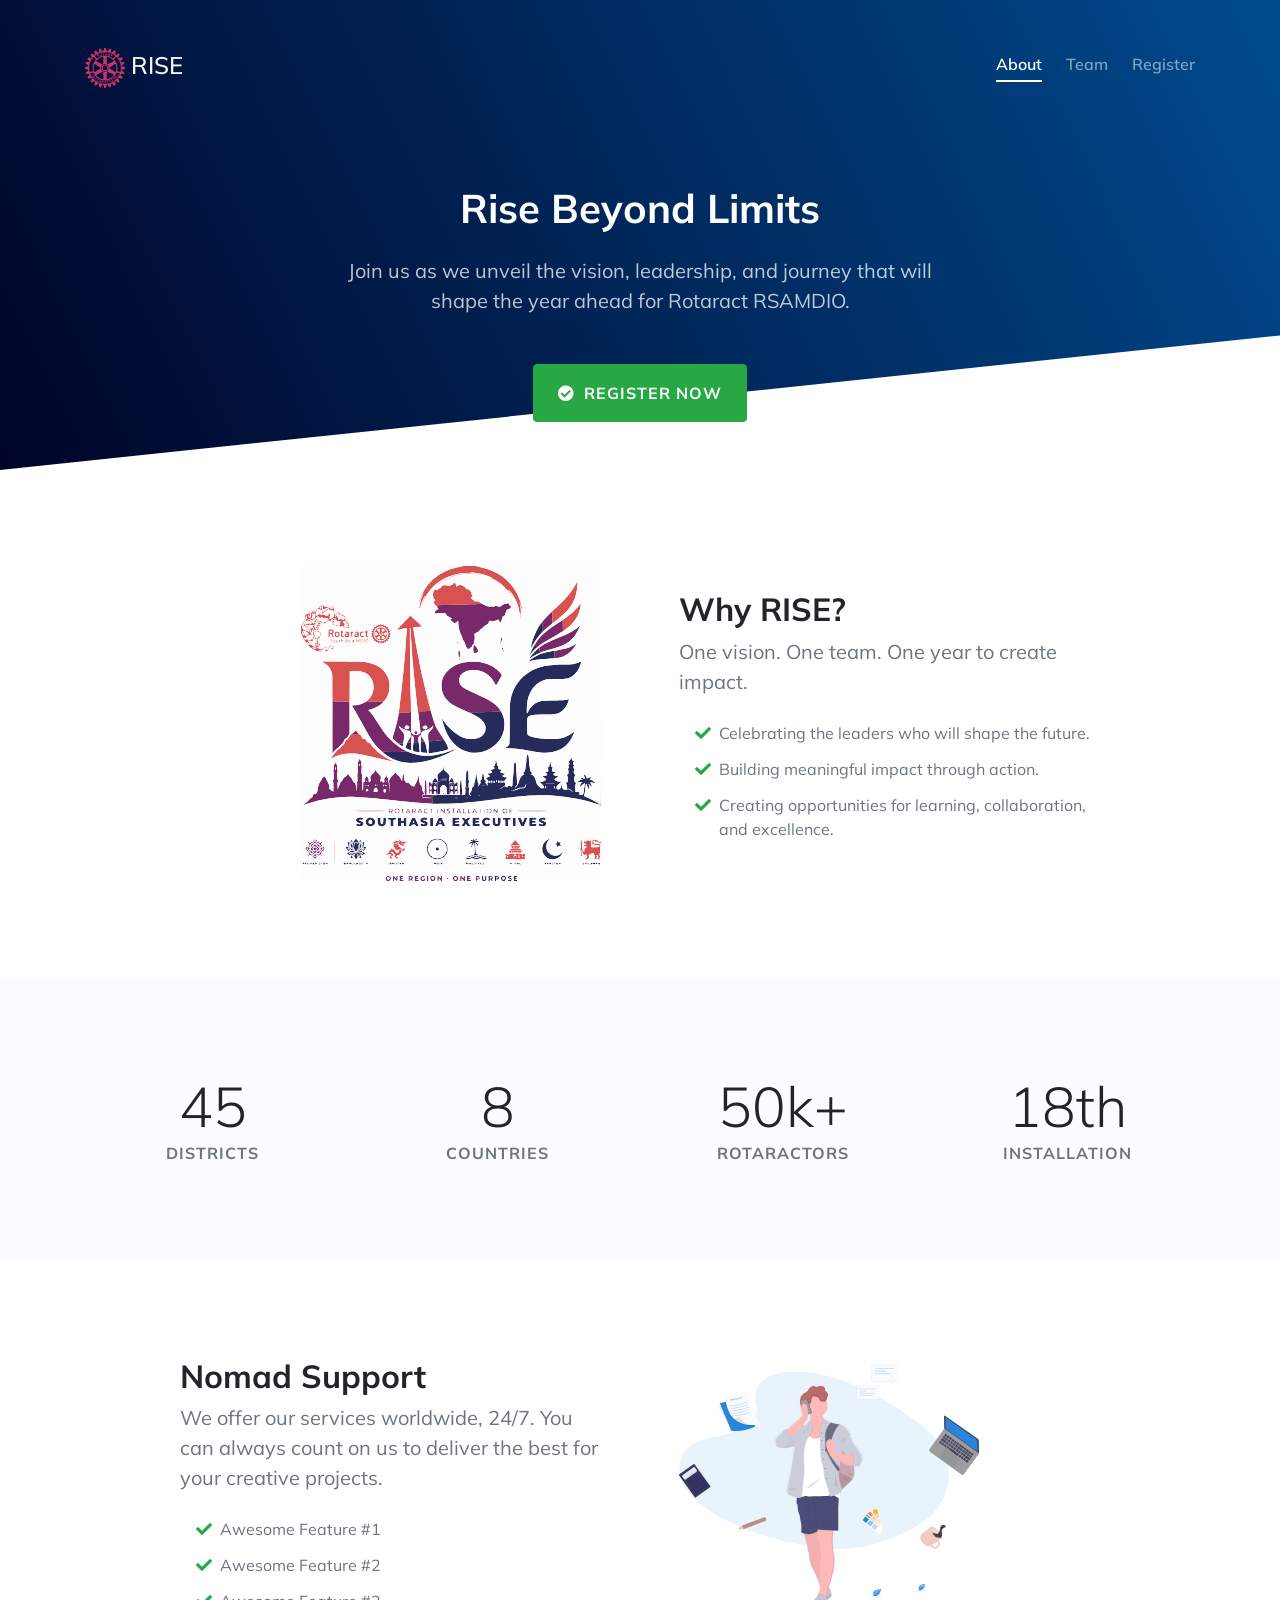
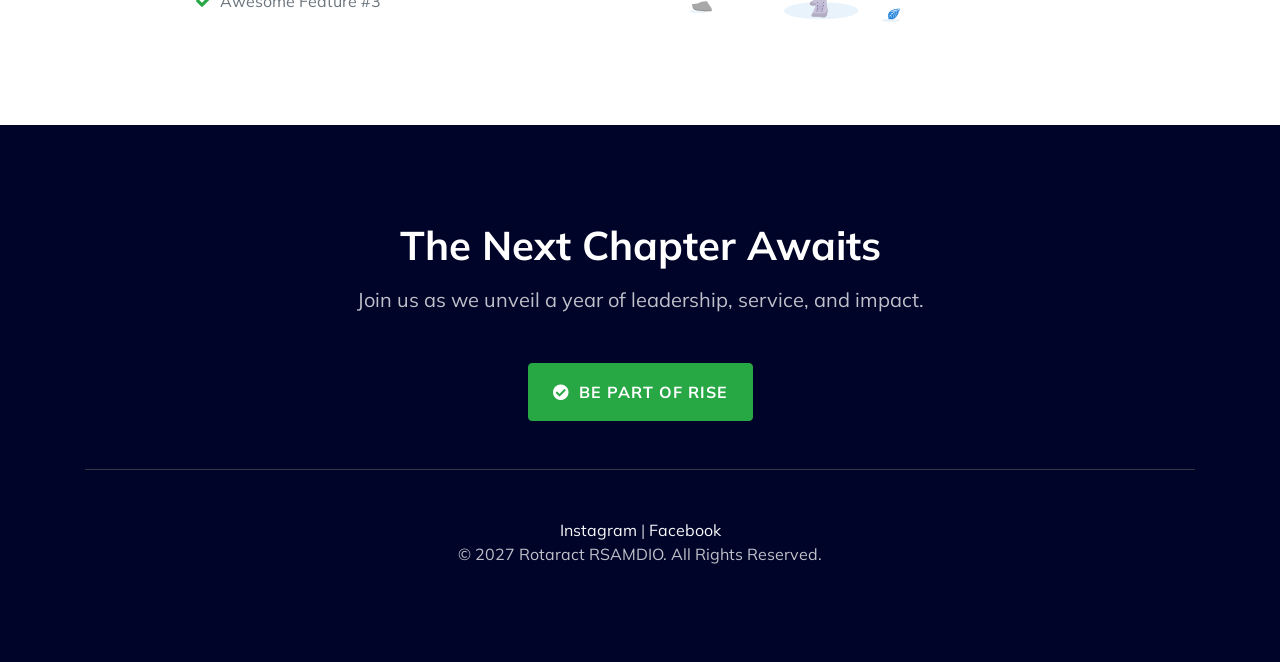
==== index.html @ d0cca593 "Update folders" ====
<!doctype html>
<html lang="en">
    <head>
        <meta charset="utf-8">
        <meta name="viewport" content="width=device-width,initial-scale=1,shrink-to-fit=no">
        <meta http-equiv="x-ua-compatible" content="ie=edge">

        <title>RISE 2027 - 18th RSA MDIO Installation</title>
        
        <meta name="description" content="RISE 2027 - 18th RSA MDIO Installation.">
        <meta name="author" content="Rotaract Distict 3192">
        <meta name="robots" content="noindex, nofollow">

        <!-- Icons -->
        <link rel="shortcut icon" href="assets/media/favicons/favicon.png">
        <link rel="apple-touch-icon" href="assets/media/favicons/apple-touch-icon-180x180.png">
        <link rel="icon" href="assets/media/favicons/favicon-192x192.png">

        <!-- Stylesheets -->
        <link href="https://fonts.googleapis.com/css?family=Muli:300,400,400i,600,700" rel="stylesheet">
        <link rel="stylesheet" href="https://stackpath.bootstrapcdn.com/bootstrap/4.1.3/css/bootstrap.min.css" integrity="sha384-MCw98/SFnGE8fJT3GXwEOngsV7Zt27NXFoaoApmYm81iuXoPkFOJwJ8ERdknLPMO" crossorigin="anonymous">
        <link rel="stylesheet" href="https://use.fontawesome.com/releases/v5.5.0/css/all.css" integrity="sha384-B4dIYHKNBt8Bc12p+WXckhzcICo0wtJAoU8YZTY5qE0Id1GSseTk6S+L3BlXeVIU" crossorigin="anonymous">
        <link rel="stylesheet" href="assets/css/main.min.css">
    </head>
    <body>
        <div id="page-container">
            <!-- Hero -->
            <div class="hero">
                <div class="bg-hero"></div>
                <div class="container position-relative">
                    <!-- Header -->
                    <header class="py-5">
                        <div class="row">
                            <div class="col-md-4 text-center text-md-left mb-3 mb-md-0">
                                <a class="text-light h4" href="">
                                    <img src="assets/media/images/Rotary_International_logo.png" alt="Description" style="width:40px; height:40px;"> RISE
                                    <!-- <i class="fa fa-expand text-white-50 mr-1"></i>  -->
                                </a>
                            </div>
                            <div class="col-md-8">
                                <nav class="nav nav-header justify-content-center justify-content-md-end">
                                    <a class="nav-link active" href="javascript:void(0)">About</a>
                                    <a class="nav-link" href="javascript:void(0)">Team</a>
                                    <a class="nav-link" href="#register"">Register</a>
                                    <!-- <a class="nav-link" href="javascript:void(0)">FAQ</a> -->
                                </nav>
                            </div>
                        </div>
                    </header>
                    <!-- END Header -->

                    <!-- Content -->
                    <div class="row justify-content-center">
                        <div class="col-lg-8">
                            <div class="py-5 text-center">
                                <h1 class="font-weight-bold text-white mb-4">
                                    Rise Beyond Limits
                                </h1>
                                <p class="lead font-weight-normal text-white-75 mx-lg-5 mb-5">
                                    Join us as we unveil the vision, leadership, and journey that will shape the year ahead for Rotaract RSAMDIO.
                                </p>
                                <a href="javascript:void(0)" class="btn btn-success shadow-lg text-uppercase font-weight-bold py-3 px-4">
                                    <i class="fa fa-check-circle mr-1"></i> Register Now
                                </a>
                            </div>
                        </div>
                    </div>
                    <!-- END Content -->
                </div>
            </div>
            <!-- END Hero -->

            <!-- Feature #1 -->
            <div class="bg-white py-5">
                <div class="container">
                    <div class="row justify-content-center">
                        <div class="col-lg-5 d-flex align-items-center justify-content-center justify-content-lg-end py-5">
                            <div class="pr-lg-4">
                                <img class="img-fluid" style="max-width: 300px;" src="assets/media/various/RSAMDIO_Colour.svg" alt="RISE Logo Illustration">
                            </div>
                        </div>
                        <div class="col-lg-5 d-flex align-items-center justify-content-center justify-content-lg-start py-5">
                            <div class="pl-lg-4">
                                <h2 class="font-weight-bold">
                                    Why RISE?
                                </h2>
                                <p class="lead font-weight-normal text-muted mb-4">
                                    One vision. One team. One year to create impact.
                                </p>
                                <ul class="fa-ul text-muted">
                                    <li>
                                        <i class="fa fa-check text-success fa-li"></i> Celebrating the leaders who will shape the future.
                                    </li>
                                    <li>
                                        <i class="fa fa-check text-success fa-li"></i> Building meaningful impact through action.
                                    </li>
                                    <li>
                                        <i class="fa fa-check text-success fa-li"></i> Creating opportunities for learning, collaboration, and excellence.
                                    </li>
                                </ul>
                            </div>
                        </div>
                    </div>
                </div>
            </div>
            <!-- END Feature #1 -->

            <!-- Mini Stats -->
            <div class="bg-primary-light py-5">
                <div class="container">
                    <div class="row text-center">
                        <div class="col-sm-6 col-lg-3 py-5">
                            <div class="display-4">
                                45
                            </div>
                            <div class="text-uppercase text-muted font-weight-bold">Districts</div>
                        </div>
                        <div class="col-sm-6 col-lg-3 py-5">
                            <div class="display-4">
                                8
                            </div>
                            <div class="text-uppercase text-muted font-weight-bold">Countries</div>
                        </div>
                        <div class="col-sm-6 col-lg-3 py-5">
                            <div class="display-4">
                                50k+
                            </div>
                            <div class="text-uppercase text-muted font-weight-bold">Rotaractors</div>
                        </div>
                        <div class="col-sm-6 col-lg-3 py-5">
                            <div class="display-4">
                                18th
                            </div>
                            <div class="text-uppercase text-muted font-weight-bold">Installation</div>
                        </div>
                    </div>
                </div>
            </div>
            <!-- END Mini Stats -->

            <!-- Feature #2 -->
            <div class="bg-white py-5">
                <div class="container">
                    <div class="row justify-content-center">
                        <div class="col-lg-5 order-lg-1 d-flex align-items-center justify-content-center justify-content-lg-start py-5">
                            <div class="pl-lg-4">
                                <img class="img-fluid" style="max-width: 300px;" src="assets/media/various/undraw_digital_nomad.svg" alt="Businessman Illustration">
                            </div>
                        </div>
                        <div class="col-lg-5 order-lg-0 d-flex align-items-center justify-content-center justify-content-lg-end py-5">
                            <div class="pr-lg-4">
                                <h2 class="font-weight-bold">
                                    Nomad Support
                                </h2>
                                <p class="lead font-weight-normal text-muted mb-4">
                                    We offer our services worldwide, 24/7. You can always count on us to deliver the best for your creative projects.
                                </p>
                                <ul class="fa-ul text-muted">
                                    <li>
                                        <i class="fa fa-check text-success fa-li"></i> Awesome Feature #1
                                    </li>
                                    <li>
                                        <i class="fa fa-check text-success fa-li"></i> Awesome Feature #2
                                    </li>
                                    <li>
                                        <i class="fa fa-check text-success fa-li"></i> Awesome Feature #3
                                    </li>
                                </ul>
                            </div>
                        </div>
                    </div>
                </div>
            </div>
            <!-- END Feature #2 -->

            <!-- Footer -->
             <section id="register"></section>
            <footer class="bg-primary-dark py-5">
                <div class="container text-center py-5">
                    <h2 class="h1 font-weight-bold text-white mb-3">
                        The Next Chapter Awaits
                    </h2>
                    <p class="lead font-weight-normal text-white-75 mx-lg-5 mb-5">
                        Join us as we unveil a year of leadership, service, and impact.
                    </p>
                    <a href="javascript:void(0)" class="btn btn-success text-uppercase font-weight-bold py-3 px-4">
                        <i class="fa fa-check-circle mr-1"></i> Be Part of RISE
                    </a>
                    <hr class="border-dark my-5">
                    <p class="text-white-75 mb-0">
                         <a class="text-light" href="https://google.com/">Instagram</a>  |  <a class="text-light" href="https://google.com/">Facebook</a>
                         <br>
                        © 2027 Rotaract RSAMDIO. All Rights Reserved.
                        <!-- Crafted with <i class="fa fa-heart text-danger"></i> by <a class="text-light" href="https://pixelcave.com/">pixelcave</a> -->
                    </p>
                </div>
            </footer>
            </section>
            <!-- END Footer -->
        </div>
    </body>
</html>
---- assets/css/main.min.css ----
/*!
 * freebie_19_landing_startup - v1.0.0
 * @author pixelcave
 * Copyright (c) 2018
 */body,html{font-family:Muli;background:#f6f7ff;scroll-behavior:smooth};.h1,.h2,.h3,.h4,.h5,.h6,h1,h2,h3,h4,h5,h6{font-family:Muli}strong{font-weight:600}.text-white-75{color:rgba(255,255,255,.75)}.text-white-90{color:rgba(255,255,255,.9)}.bg-black-60{background-color:rgba(0,0,0,.6)}.btn{font-weight:600}.text-uppercase{letter-spacing:.0625rem}.fa-ul li{margin-bottom:.75rem}a,a:focus,a:hover{text-decoration:none}#page-container{width:100%;max-width:1440px;margin:0 auto;background-color:#fff}.hero{overflow:hidden;position:relative}.bg-hero{position:absolute;width:100%;height:100%;max-height:550px;background-color:#004e92;background:linear-gradient(65deg,#000428,#004e92);-webkit-transform:skewY(-6deg);transform:skewY(-6deg);-webkit-transform-origin:0;transform-origin:0;overflow:hidden}.bg-primary-dark{background:#000428}.bg-primary-light{background:#fbfcff}.nav-header .nav-link{padding:.25rem 0;font-weight:600;color:rgba(255,255,255,.5);background-color:transparent;border-bottom:.125rem solid transparent}.nav-header .nav-link:focus,.nav-header .nav-link:hover{color:#fff}.nav-header .nav-link+.nav-link{margin-left:1.5rem}.nav-header .nav-link.active{color:#fff;border-bottom-color:#fff}
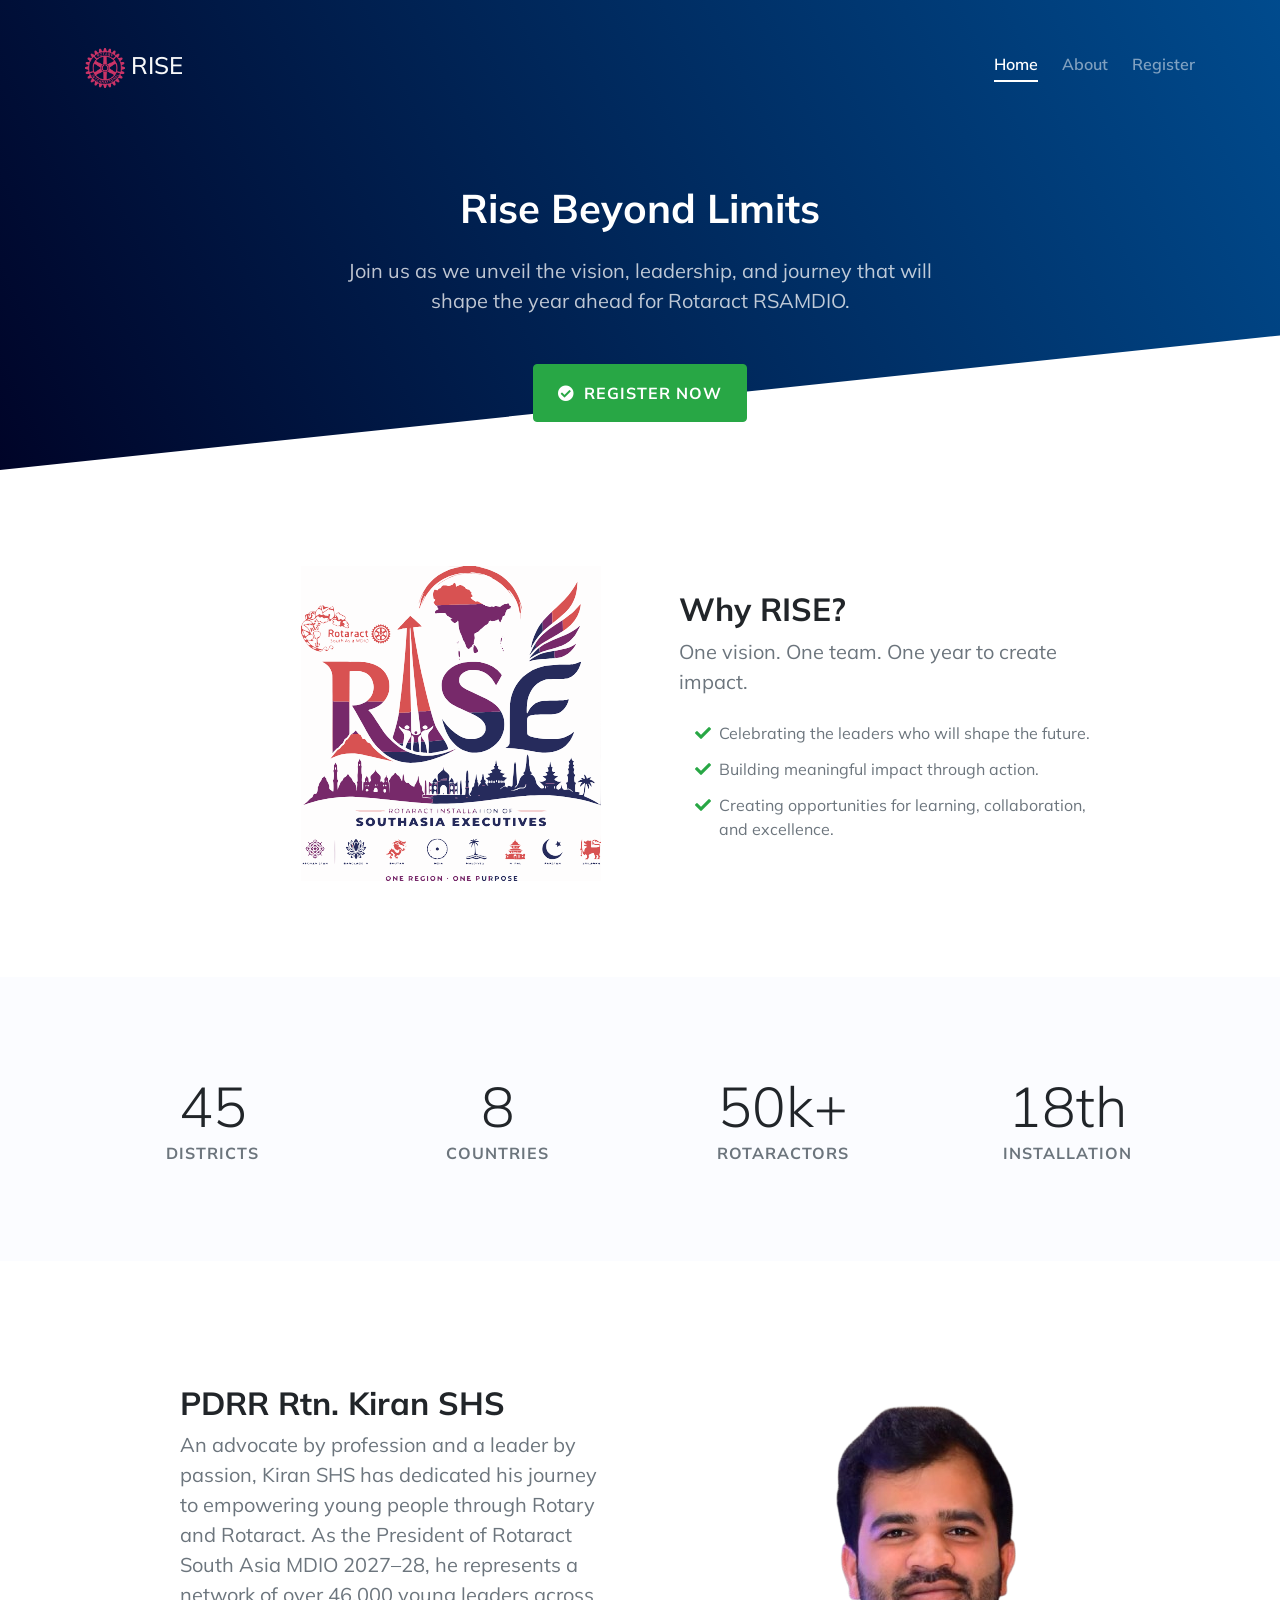
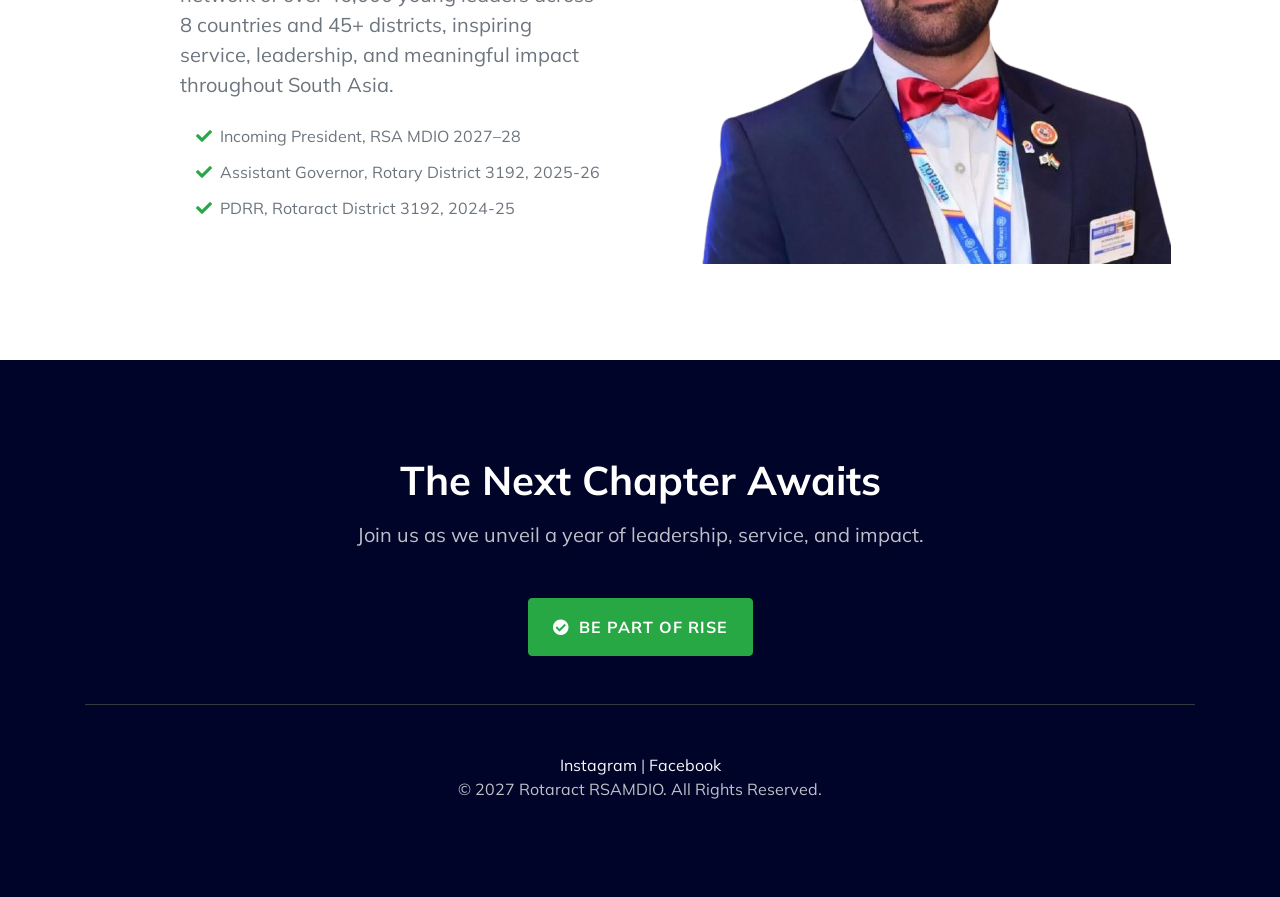
==== commit c3807ff4: "latest changes" ====
--- a/index.html
+++ b/index.html
@@ -25,6 +25,7 @@
     <body>
         <div id="page-container">
             <!-- Hero -->
+             <section id="home"></section>
             <div class="hero">
                 <div class="bg-hero"></div>
                 <div class="container position-relative">
@@ -39,9 +40,9 @@
                             </div>
                             <div class="col-md-8">
                                 <nav class="nav nav-header justify-content-center justify-content-md-end">
-                                    <a class="nav-link active" href="javascript:void(0)">About</a>
-                                    <a class="nav-link" href="javascript:void(0)">Team</a>
-                                    <a class="nav-link" href="#register"">Register</a>
+                                    <a class="nav-link active" href="#home">Home</a>
+                                    <a class="nav-link" href="#about">About</a>
+                                    <a class="nav-link" href="#register">Register</a>
                                     <!-- <a class="nav-link" href="javascript:void(0)">FAQ</a> -->
                                 </nav>
                             </div>
@@ -68,6 +69,7 @@
                     <!-- END Content -->
                 </div>
             </div>
+            </section>
             <!-- END Hero -->
 
             <!-- Feature #1 -->
@@ -139,31 +141,32 @@
             <!-- END Mini Stats -->
 
             <!-- Feature #2 -->
+             <section id="about"></section>
             <div class="bg-white py-5">
                 <div class="container">
                     <div class="row justify-content-center">
                         <div class="col-lg-5 order-lg-1 d-flex align-items-center justify-content-center justify-content-lg-start py-5">
                             <div class="pl-lg-4">
-                                <img class="img-fluid" style="max-width: 300px;" src="assets/media/various/undraw_digital_nomad.svg" alt="Businessman Illustration">
+                                <img class="img-fluid" style="max-width: 500px;" src="assets/media/images/Kiran_photo.png" alt="Businessman Illustration">
                             </div>
                         </div>
                         <div class="col-lg-5 order-lg-0 d-flex align-items-center justify-content-center justify-content-lg-end py-5">
                             <div class="pr-lg-4">
                                 <h2 class="font-weight-bold">
-                                    Nomad Support
+                                    PDRR Rtn. Kiran SHS
                                 </h2>
                                 <p class="lead font-weight-normal text-muted mb-4">
-                                    We offer our services worldwide, 24/7. You can always count on us to deliver the best for your creative projects.
+                                    An advocate by profession and a leader by passion, Kiran SHS has dedicated his journey to empowering young people through Rotary and Rotaract. As the President of Rotaract South Asia MDIO 2027–28, he represents a network of over 46,000 young leaders across 8 countries and 45+ districts, inspiring service, leadership, and meaningful impact throughout South Asia.
                                 </p>
                                 <ul class="fa-ul text-muted">
                                     <li>
-                                        <i class="fa fa-check text-success fa-li"></i> Awesome Feature #1
-                                    </li>
-                                    <li>
-                                        <i class="fa fa-check text-success fa-li"></i> Awesome Feature #2
-                                    </li>
-                                    <li>
-                                        <i class="fa fa-check text-success fa-li"></i> Awesome Feature #3
+                                        <i class="fa fa-check text-success fa-li"></i> Incoming President, RSA MDIO 2027–28
+                                    </li>
+                                    <li>
+                                        <i class="fa fa-check text-success fa-li"></i> Assistant Governor, Rotary District 3192, 2025-26
+                                    </li>
+                                    <li>
+                                        <i class="fa fa-check text-success fa-li"></i> PDRR, Rotaract District 3192, 2024-25
                                     </li>
                                 </ul>
                             </div>
@@ -171,6 +174,7 @@
                     </div>
                 </div>
             </div>
+            </section>
             <!-- END Feature #2 -->
 
             <!-- Footer -->
@@ -200,3 +204,4 @@
         </div>
     </body>
 </html>
+    
